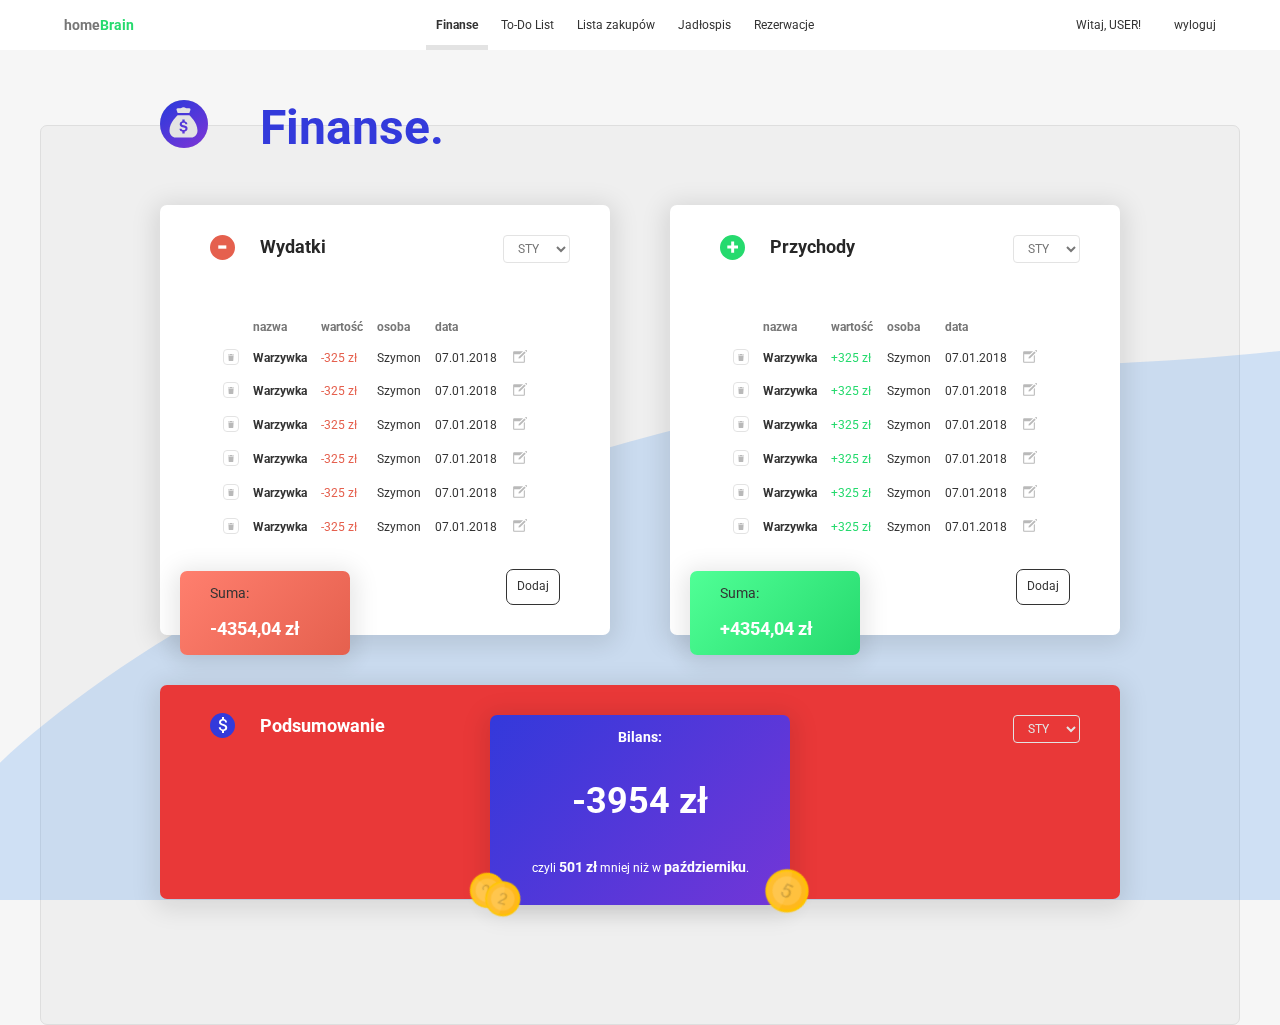
==== index.html @ ef2b6d27 "Started RWD" ====
<!doctype html>
<html>

<head>
  <meta charset="utf-8">
  <meta http-equiv="x-ua-compatible" content="ie=edge">
  <title>homeBrain</title>
  <meta name="description" content="Make home a better place.">
  <meta name="viewport" content="width=device-width, initial-scale=1, shrink-to-fit=no">

  <!-- STYLES -->
  <link rel="stylesheet" href="css/normalize.css">
  <link rel="stylesheet" href="css/main.css">
  <link rel="stylesheet" href="css/media.css">

  <!-- FAVICON -->
  <link rel="shortcut icon" href="img/favicon.png" />

  <!-- FONTS -->
  <link href="https://fonts.googleapis.com/css?family=Roboto" rel="stylesheet">

  <!-- ICONS -->
  <link rel="stylesheet" href="https://use.fontawesome.com/releases/v5.7.1/css/all.css" integrity="sha384-fnmOCqbTlWIlj8LyTjo7mOUStjsKC4pOpQbqyi7RrhN7udi9RwhKkMHpvLbHG9Sr" crossorigin="anonymous">
</head>

<body>

    <div class="top-bar">
        <div class="top-bar-wrapper">
            <a href="index.html"><span id="logo">home<span class="logo-color">Brain</span></span></a>

            <nav class="top-menu">
                <ul>
                    <li class="active bold"><a href="#">Finanse</a></li>
                    <li><a href="#">To-Do List</a></li>
                    <li><a href="#">Lista zakupów</a></li>
                    <li><a href="#">Jadłospis</a></li>
                    <li><a href="#">Rezerwacje</a></li>
                </ul>
            </nav>

            <div class="user-actions">
                Witaj, 
                <span id="user-name">USER</span>!
                <span class="fas fa-user" id="ico-user"></span>
                <span class="fas fa-cog" id="ico-settings"></span>
                <div id="btn-log-out">wyloguj</div>
            </div>
        </div>
    </div>
    
    <div class="content-background"></div>

    <div class="content">
        <div class="content-wrapper">
            <img src="img/icon-finances.svg" alt="finances icon" class="ico-content">
            <h2 id="title-main">Finanse.</h2>

            <div class="boxes">

                <section class="box" id="box-expenses">
                        <img src="img/icon-expenses.svg" class="ico" id="ico-expenses" alt="income icon">
                        <h4 class="title">Wydatki</h4>

                    <select class="select-months" id="select-months-expenses">
                        <option value="sty">STY</option>
                        <option value="lut">LUT</option>
                        <option value="mar">MAR</option>
                        <option value="kwi">KWI</option>
                        <option value="maj">MAJ</option>
                        <option value="cze">CZE</option>
                        <option value="lip">LIP</option>
                        <option value="sie">SIE</option>
                        <option value="wrz">WRZ</option>
                        <option value="paz">PAZ</option>
                        <option value="lis">LIS</option>
                        <option value="gru">GRU</option>
                    </select>
                
                    <div class="table">
                        <table id="table-expenses">
                            <tr class="table-header">
                                <th></th>
                                <th>nazwa</th>
                                <th>wartość</th>
                                <th>osoba</th> 
                                <th>data</th>
                            </tr>
                            <tr class="table-row">
                                <td><img class="btn btn-remove" src="img/icon-remove.svg" alt="Remove"></td>
                                <td class="table-item item-name">Warzywka</td>
                                <td class="table-item item-value">-325 zł</td>
                                <td class="table-item">Szymon</td>
                                <td class="table-item">07.01.2018</td>
                                <td><img class="btn btn-edit" src="img/icon-edit.svg" alt="Edit"></td>
                            </tr>

                            <tr class="table-row">
                                <td><img class="btn btn-remove" src="img/icon-remove.svg" alt="Remove"></td>
                                <td class="table-item item-name">Warzywka</td>
                                <td class="table-item item-value">-325 zł</td>
                                <td class="table-item">Szymon</td>
                                <td class="table-item">07.01.2018</td>
                                <td><img class="btn btn-edit" src="img/icon-edit.svg" alt="Edit"></td>
                            </tr>

                            <tr class="table-row">
                                <td><img class="btn btn-remove" src="img/icon-remove.svg" alt="Remove"></td>
                                <td class="table-item item-name">Warzywka</td>
                                <td class="table-item item-value">-325 zł</td>
                                <td class="table-item">Szymon</td>
                                <td class="table-item">07.01.2018</td>
                                <td><img class="btn btn-edit" src="img/icon-edit.svg" alt="Edit"></td>
                            </tr>

                            <tr class="table-row">
                                <td><img class="btn btn-remove" src="img/icon-remove.svg" alt="Remove"></td>
                                <td class="table-item item-name">Warzywka</td>
                                <td class="table-item item-value">-325 zł</td>
                                <td class="table-item">Szymon</td>
                                <td class="table-item">07.01.2018</td>
                                <td><img class="btn btn-edit" src="img/icon-edit.svg" alt="Edit"></td>
                            </tr>

                            <tr class="table-row">
                                <td><img class="btn btn-remove" src="img/icon-remove.svg" alt="Remove"></td>
                                <td class="table-item item-name">Warzywka</td>
                                <td class="table-item item-value">-325 zł</td>
                                <td class="table-item">Szymon</td>
                                <td class="table-item">07.01.2018</td>
                                <td><img class="btn btn-edit" src="img/icon-edit.svg" alt="Edit"></td>
                            </tr>

                            <tr class="table-row">
                                <td><img class="btn btn-remove" src="img/icon-remove.svg" alt="Remove"></td>
                                <td class="table-item item-name">Warzywka</td>
                                <td class="table-item item-value">-325 zł</td>
                                <td class="table-item">Szymon</td>
                                <td class="table-item">07.01.2018</td>
                                <td><img class="btn btn-edit" src="img/icon-edit.svg" alt="Edit"></td>
                            </tr>

                            <tr class="table-row">
                                <td><img class="btn btn-remove" src="img/icon-remove.svg" alt="Remove"></td>
                                <td class="table-item item-name">Warzywka</td>
                                <td class="table-item item-value">-325 zł</td>
                                <td class="table-item">Szymon</td>
                                <td class="table-item">07.01.2018</td>
                                <td><img class="btn btn-edit" src="img/icon-edit.svg" alt="Edit"></td>
                            </tr>
                        </table>
                    </div>

                    <div class="box-sum box-sum-expenses">
                        <p>Suma:</p>
                        <p class="sum-value" id="expenses-sum">-4354,04 zł</p>
                    </div>

                    <div class="btn btn-add">Dodaj</div>
                </section>

                <section class="box" id="box-income">
                    <img src="img/icon-income.svg" class="ico" id="ico-income" alt="income icon">
                    <h4 class="title">Przychody</h4>

                    <select class="select-months" id="select-months-income">
                        <option value="sty">STY</option>
                        <option value="lut">LUT</option>
                        <option value="mar">MAR</option>
                        <option value="kwi">KWI</option>
                        <option value="maj">MAJ</option>
                        <option value="cze">CZE</option>
                        <option value="lip">LIP</option>
                        <option value="sie">SIE</option>
                        <option value="wrz">WRZ</option>
                        <option value="paz">PAZ</option>
                        <option value="lis">LIS</option>
                        <option value="gru">GRU</option>
                    </select>
                
                    <table class="table" id="table-income">
                        <tr class="table-header">
                            <th></th>
                            <th>nazwa</th>
                            <th>wartość</th>
                            <th>osoba</th> 
                            <th>data</th>
                        </tr>
                        <tr class="table-row">
                            <td><img class="btn btn-remove" src="img/icon-remove.svg" alt="Remove"></td>
                            <td class="table-item item-name">Warzywka</td>
                            <td class="table-item item-value">+325 zł</td>
                            <td class="table-item">Szymon</td>
                            <td class="table-item">07.01.2018</td>
                            <td><img class="btn btn-edit" src="img/icon-edit.svg" alt="Edit"></td>
                        </tr>

                        <tr class="table-row">
                            <td><img class="btn btn-remove" src="img/icon-remove.svg" alt="Remove"></td>
                            <td class="table-item item-name">Warzywka</td>
                            <td class="table-item item-value">+325 zł</td>
                            <td class="table-item">Szymon</td>
                            <td class="table-item">07.01.2018</td>
                            <td><img class="btn btn-edit" src="img/icon-edit.svg" alt="Edit"></td>
                        </tr>

                        <tr class="table-row">
                            <td><img class="btn btn-remove" src="img/icon-remove.svg" alt="Remove"></td>
                            <td class="table-item item-name">Warzywka</td>
                            <td class="table-item item-value">+325 zł</td>
                            <td class="table-item">Szymon</td>
                            <td class="table-item">07.01.2018</td>
                            <td><img class="btn btn-edit" src="img/icon-edit.svg" alt="Edit"></td>
                        </tr>

                        <tr class="table-row">
                            <td><img class="btn btn-remove" src="img/icon-remove.svg" alt="Remove"></td>
                            <td class="table-item item-name">Warzywka</td>
                            <td class="table-item item-value">+325 zł</td>
                            <td class="table-item">Szymon</td>
                            <td class="table-item">07.01.2018</td>
                            <td><img class="btn btn-edit" src="img/icon-edit.svg" alt="Edit"></td>
                        </tr>

                        <tr class="table-row">
                            <td><img class="btn btn-remove" src="img/icon-remove.svg" alt="Remove"></td>
                            <td class="table-item item-name">Warzywka</td>
                            <td class="table-item item-value">+325 zł</td>
                            <td class="table-item">Szymon</td>
                            <td class="table-item">07.01.2018</td>
                            <td><img class="btn btn-edit" src="img/icon-edit.svg" alt="Edit"></td>
                        </tr>

                        <tr class="table-row">
                            <td><img class="btn btn-remove" src="img/icon-remove.svg" alt="Remove"></td>
                            <td class="table-item item-name">Warzywka</td>
                            <td class="table-item item-value">+325 zł</td>
                            <td class="table-item">Szymon</td>
                            <td class="table-item">07.01.2018</td>
                            <td><img class="btn btn-edit" src="img/icon-edit.svg" alt="Edit"></td>
                        </tr>

                        <tr class="table-row">
                            <td><img class="btn btn-remove" src="img/icon-remove.svg" alt="Remove"></td>
                            <td class="table-item item-name">Warzywka</td>
                            <td class="table-item item-value">+325 zł</td>
                            <td class="table-item">Szymon</td>
                            <td class="table-item">07.01.2018</td>
                            <td><img class="btn btn-edit" src="img/icon-edit.svg" alt="Edit"></td>
                        </tr>
                    </table>

                    <div class="box-sum box-sum-income">
                        <p>Suma:</p>
                        <p class="sum-value" id="income-sum">+4354,04 zł</p>
                    </div>

                    <div class="btn btn-add">Dodaj</div>
                </section>

            </div>

            <section class="box-horizontal" id="box-summary">
                <img src="img/icon-summary.svg" class="ico" id="ico-summary" alt="summary icon">
                <h4 class="title">Podsumowanie</h4>
                <select class="select-months" id="select-months-summary">
                    <option value="sty">STY</option>
                    <option value="lut">LUT</option>
                    <option value="mar">MAR</option>
                    <option value="kwi">KWI</option>
                    <option value="maj">MAJ</option>
                    <option value="cze">CZE</option>
                    <option value="lip">LIP</option>
                    <option value="sie">SIE</option>
                    <option value="wrz">WRZ</option>
                    <option value="paz">PAZ</option>
                    <option value="lis">LIS</option>
                    <option value="gru">GRU</option>
                </select>

                <div class="box-balance">
                    <p class="bold">Bilans:</p>
                    <p id="balance-value">-3954 zł</p>
                    <p id="balance-conclusion">czyli <span class="balance-less-value bold">501 zł</span> mniej niż w <span class="balance-month bold">październiku</span>.</p>
                    <img src="img/coins-left.svg" class="coins-left" alt="">
                    <img src="img/coins-right.svg" class="coins-right" alt="">
                </div>
            </section>
        </div>
    </div>

    <div class="bg-wave"></div>
</body>

</html>
---- css/main.css ----
* {
  box-sizing: border-box;
}

body {
  font-family: "Roboto", sans-serif;
  font-size: 12px;
  color: #333;
  background-color: #F6F6F6;
}

.bg-wave {
  width: 100%;
  height: 100%;
  background: url(../img/bg-wave.svg) no-repeat;
  background-size: cover;
  z-index: -1;
  position: fixed;
  top: 0;
  left: 0;
}

li {
  list-style: none;
  display: inline;
}

li.active {
  border-bottom: 5px solid #E3E3E3;
  height: 50px;
}

li a {
  text-decoration: none;
  color: #333;
}

.bold {
  font-weight: bold;
}

.btn, select {
  cursor: pointer;
  -webkit-touch-callout: none;
  -webkit-user-select: none;
  -khtml-user-select: none;
  -moz-user-select: none;
  -ms-user-select: none;
  user-select: none;
}

/* Top Bar */
.top-bar {
  width: 100%;
  height: 50px;
  background-color: white;
  -webkit-touch-callout: none;
  -webkit-user-select: none;
  -khtml-user-select: none;
  -moz-user-select: none;
  -ms-user-select: none;
  user-select: none;
}
.top-bar a {
  text-decoration: none;
}

.top-bar-wrapper {
  width: 90%;
  margin: 0 auto;
  display: flex;
  justify-content: space-between;
  height: 50px;
  line-height: 50px;
}

#logo {
  font-size: 14px;
  font-weight: bold;
  color: #777;
}

.logo-color {
  color: #26DA6E;
}

.top-menu ul {
  margin: 0;
}
.top-menu li {
  padding: 0 10px;
  line-height: 50px;
  display: inline-block;
}
.top-menu a:hover {
  color: #333ADB;
  transition: 0.2s all ease-in-out;
}

.user-actions div {
  display: inline;
  padding-left: 10px;
}
.user-actions span {
  padding-left: 10px;
}
.user-actions .fas {
  color: #777;
}
.user-actions #user-name {
  padding: 0;
}

/* Content */
.content {
  margin-top: 50px;
}

.content-background {
  max-width: 1200px;
  min-height: 900px;
  margin-top: 75px;
  border-radius: 7px;
  border: 1px solid #DEDEDE;
  background-color: #EFEFEF;
  position: absolute;
  left: 0;
  right: 0;
  margin-left: auto;
  margin-right: auto;
  z-index: -1;
  margin-bottom: 100px;
}

.content-wrapper {
  max-width: 960px;
  margin: 0 auto;
}

.ico-content {
  float: left;
  -webkit-touch-callout: none;
  -webkit-user-select: none;
  -khtml-user-select: none;
  -moz-user-select: none;
  -ms-user-select: none;
  user-select: none;
}

h2 {
  font-size: 48px;
  font-weight: bold;
  color: #333ADB;
  margin: 0 0 50px 100px;
}

.boxes {
  display: flex;
  justify-content: space-between;
  flex-wrap: wrap;
  align-items: center;
}
.boxes select {
  position: absolute;
  top: 30px;
  right: 40px;
  border-radius: 4px;
  background: none;
  padding: 5px 10px;
  border: 1px solid #E3E3E3;
  color: #777;
}

.box {
  background: white;
  width: 450px;
  height: 430px;
  padding: 30px 50px 50px 50px;
  border-radius: 7px;
  position: relative;
  -webkit-box-shadow: 0px 4px 25px 6px rgba(0, 0, 0, 0.1);
  box-shadow: 0px 4px 25px 6px rgba(0, 0, 0, 0.1);
}

.ico {
  display: inline-block;
  position: absolute;
  -webkit-touch-callout: none;
  -webkit-user-select: none;
  -khtml-user-select: none;
  -moz-user-select: none;
  -ms-user-select: none;
  user-select: none;
}

h4 {
  color: #272727;
  font-size: 18px;
  font-weight: bold;
  display: inline-block;
  margin: 2px 0 0 0;
  padding-left: 50px;
  margin-bottom: 50px;
}

th {
  color: #777;
  text-align: left;
}

table {
  border-collapse: separate;
  border-spacing: 1em 1em;
}

.table {
  max-height: 230px;
  overflow-y: scroll;
  display: block;
}

.table::-webkit-scrollbar {
  width: 3px;
}

.table::-webkit-scrollbar-track {
  background: #E3E3E3;
}

.table::-webkit-scrollbar-thumb {
  background: #777;
}

.table::-webkit-scrollbar-thumb:hover {
  background: #26DA6E;
}

.btn-add {
  position: absolute;
  bottom: 30px;
  right: 50px;
  border-radius: 7px;
  border: 1px solid #333;
  padding: 10px;
}

.btn-add:hover {
  background-color: #333ADB;
  color: white;
  border-color: #333ADB;
  transition: all 0.2s ease-in-out;
  transform: scale(1.15);
}

.btn-add:active {
  background-color: #26DA6E;
  border-color: #26DA6E;
}

.btn-edit:hover, .btn-remove:hover {
  transition: all 0.2s ease-in-out;
  transform: scale(1.2);
}

.item-name {
  font-weight: bold;
}

#table-expenses .item-value {
  color: #E5604E;
}

#table-income .item-value {
  color: #26DA6E;
}

.box-sum {
  width: 170px;
  height: 84px;
  position: absolute;
  bottom: -20px;
  left: 20px;
  border-radius: 7px;
  padding-left: 30px;
  font-size: 14px;
  -webkit-box-shadow: 0px 4px 25px 6px rgba(0, 0, 0, 0.1);
  box-shadow: 0px 4px 25px 6px rgba(0, 0, 0, 0.1);
}
.box-sum .sum-value {
  color: white;
  font-size: 18px;
  font-weight: bold;
}

.box-sum-expenses {
  background: #E5604E;
  background: -moz-linear-gradient(312deg, #e5604e 0%, #ff7f6e 100%);
  background: -webkit-linear-gradient(312deg, #e5604e 0%, #ff7f6e 100%);
  background: linear-gradient(312deg, #e5604e 0%, #ff7f6e 100%);
}

.box-sum-income {
  background: #26DA6E;
  background: -moz-linear-gradient(312deg, #26da6e 0%, #50ff96 100%);
  background: -webkit-linear-gradient(312deg, #26da6e 0%, #50ff96 100%);
  background: linear-gradient(312deg, #26da6e 0%, #50ff96 100%);
}

.box-horizontal {
  margin-top: 50px;
  height: 214px;
  width: 100%;
  background-color: #E93838;
  padding: 50px;
  border-radius: 7px;
  position: relative;
  -webkit-box-shadow: 0px 4px 25px 6px rgba(0, 0, 0, 0.1);
  box-shadow: 0px 4px 25px 6px rgba(0, 0, 0, 0.1);
}
.box-horizontal select {
  position: absolute;
  top: 30px;
  right: 40px;
  border-radius: 4px;
  background: none;
  padding: 5px 10px;
  border: 1px solid #E3E3E3;
  color: #E3E3E3;
  background: #E93838;
}
.box-horizontal .title {
  color: white;
  position: absolute;
  top: 29px;
}

.box-balance {
  width: 300px;
  height: 190px;
  position: absolute;
  top: 30px;
  left: 0;
  right: 0;
  margin-left: auto;
  margin-right: auto;
  text-align: center;
  border-radius: 7px;
  background-color: #333ADB;
  background: -moz-linear-gradient(312deg, #7336d7 0%, #3339db 100%);
  background: -webkit-linear-gradient(312deg, #7336d7 0%, #3339db 100%);
  background: linear-gradient(312deg, #7336d7 0%, #3339db 100%);
  color: white;
  -webkit-box-shadow: 0px 4px 25px 6px rgba(0, 0, 0, 0.1);
  box-shadow: 0px 4px 25px 6px rgba(0, 0, 0, 0.1);
}
.box-balance .bold {
  font-size: 14px;
}

#ico-summary {
  top: 28px;
}

#balance-value {
  font-size: 36px;
  font-weight: bold;
}

.coins-left {
  position: absolute;
  left: -30px;
  bottom: -20px;
  -webkit-touch-callout: none;
  -webkit-user-select: none;
  -khtml-user-select: none;
  -moz-user-select: none;
  -ms-user-select: none;
  user-select: none;
}

.coins-right {
  position: absolute;
  right: -30px;
  bottom: -20px;
  -webkit-touch-callout: none;
  -webkit-user-select: none;
  -khtml-user-select: none;
  -moz-user-select: none;
  -ms-user-select: none;
  user-select: none;
}

/* Scrollbar and Selection */
::-webkit-scrollbar {
  width: 5px;
}

::-webkit-scrollbar-track {
  background: #E3E3E3;
}

::-webkit-scrollbar-thumb {
  background: #777;
}

::-webkit-scrollbar-thumb:hover {
  background: #26DA6E;
}

::selection {
  color: white;
  background: #26DA6E;
}

::-moz-selection {
  color: white;
  background: #26DA6E;
}

/*# sourceMappingURL=main.css.map */
---- css/media.css ----
@media only screen and (min-width: 320px) and (max-width: 479px) {
  .box {
    width: 90%;
    padding: 0;
  }

  .boxes .ico {
    margin-top: 30px;
    margin-left: 20px;
  }
  .boxes h4 {
    margin-top: 35px;
    margin-left: 20px;
    margin-bottom: 30px;
  }

  .box-horizontal .ico {
    margin-top: 5px;
    margin-left: -32px;
  }
  .box-horizontal h4 {
    margin-top: 6px;
    margin-left: -32px;
    margin-bottom: 20px;
  }

  .box-balance {
    width: 80%;
  }

  .btn-add {
    right: 20px;
  }

  table {
    border-collapse: separate;
    border-spacing: 0.5em 1em;
  }
}
@media only screen and (max-width: 767px) {
  nav {
    display: none;
  }
}
@media only screen and (max-width: 904px) {
  h2 {
    text-align: center;
    margin-left: 0;
  }

  .ico-content {
    display: none;
  }

  .boxes {
    justify-content: center;
  }

  .box:nth-of-type(2) {
    margin-top: 80px;
    margin-bottom: 80px;
  }

  .box-horizontal {
    max-width: 90%;
    margin: 0 auto;
    height: 270px;
  }

  .box-balance {
    top: 100px;
  }

  .bg-wave, .content-background {
    display: none;
  }
}

/*# sourceMappingURL=media.css.map */
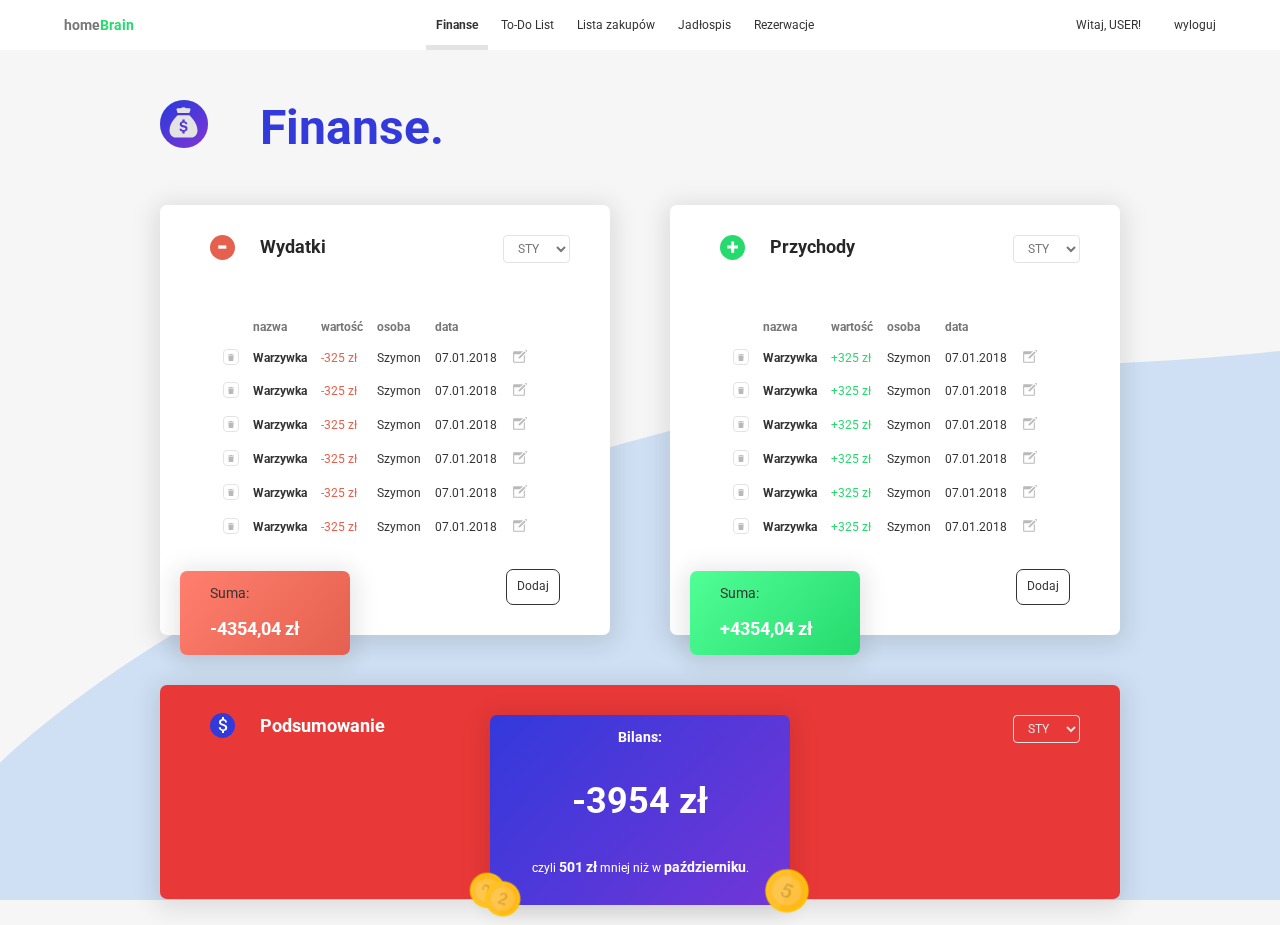
==== commit e0d441cb: "Added Modal Boxes" ====
--- a/index.html
+++ b/index.html
@@ -12,6 +12,7 @@
   <link rel="stylesheet" href="css/normalize.css">
   <link rel="stylesheet" href="css/main.css">
   <link rel="stylesheet" href="css/media.css">
+  <link rel="stylesheet" href="css/modal.css">
 
   <!-- FAVICON -->
   <link rel="shortcut icon" href="img/favicon.png" />
@@ -24,7 +25,31 @@
 </head>
 
 <body>
-
+    
+    <!-- Modal windows -->
+    <div class="modal" id="modal-expenses">
+        <span class="fas fa-times close" id="btn-expenses-close"></span>
+        <h3>Dodaj nowy wydatek</h3>
+        <span class="cancel"></span>
+        <p>Nazwa:</p><input maxlength="10" type="text" id="name">
+        <p>Wartość:</p><input maxlength="10" type="text" id="value">
+        <p>Osoba:</p><input maxlength="10" type="text" id="user">
+        <p>Data:</p><input maxlength="10" type="text" id="date">
+        <div id="btn-add-expenses-final" class="btn btn-add btn-add-final">Dodaj</div>
+    </div>
+
+    <div class="modal" id="modal-income">
+        <span class="fas fa-times close" id="btn-income-close"></span>
+        <h3>Dodaj nowy przychód</h3>
+        <span class="cancel"></span>
+        <p>Nazwa:</p><input maxlength="10" type="text" id="name">
+        <p>Wartość:</p><input maxlength="10" type="text" id="value">
+        <p>Osoba:</p><input maxlength="10" type="text" id="user">
+        <p>Data:</p><input maxlength="10" type="text" id="date">
+        <div id="btn-add-income-final" class="btn btn-add btn-add-final">Dodaj</div>
+    </div>
+
+    
     <div class="top-bar">
         <div class="top-bar-wrapper">
             <a href="index.html"><span id="logo">home<span class="logo-color">Brain</span></span></a>
@@ -48,8 +73,6 @@
             </div>
         </div>
     </div>
-    
-    <div class="content-background"></div>
 
     <div class="content">
         <div class="content-wrapper">
@@ -57,11 +80,9 @@
             <h2 id="title-main">Finanse.</h2>
 
             <div class="boxes">
-
                 <section class="box" id="box-expenses">
                         <img src="img/icon-expenses.svg" class="ico" id="ico-expenses" alt="income icon">
                         <h4 class="title">Wydatki</h4>
-
                     <select class="select-months" id="select-months-expenses">
                         <option value="sty">STY</option>
                         <option value="lut">LUT</option>
@@ -156,7 +177,7 @@
                         <p class="sum-value" id="expenses-sum">-4354,04 zł</p>
                     </div>
 
-                    <div class="btn btn-add">Dodaj</div>
+                    <div class="btn btn-add" id="btn-add-expenses">Dodaj</div>
                 </section>
 
                 <section class="box" id="box-income">
@@ -255,9 +276,8 @@
                         <p class="sum-value" id="income-sum">+4354,04 zł</p>
                     </div>
 
-                    <div class="btn btn-add">Dodaj</div>
+                    <div class="btn btn-add" id="btn-add-income">Dodaj</div>
                 </section>
-
             </div>
 
             <section class="box-horizontal" id="box-summary">
@@ -289,7 +309,12 @@
         </div>
     </div>
 
+
+
     <div class="bg-wave"></div>
+
+    <!-- Scripts -->
+    <script src="js/modal.js"></script>
 </body>
 
 </html>
--- a/css/main.css
+++ b/css/main.css
@@ -114,22 +114,6 @@
 /* Content */
 .content {
   margin-top: 50px;
-}
-
-.content-background {
-  max-width: 1200px;
-  min-height: 900px;
-  margin-top: 75px;
-  border-radius: 7px;
-  border: 1px solid #DEDEDE;
-  background-color: #EFEFEF;
-  position: absolute;
-  left: 0;
-  right: 0;
-  margin-left: auto;
-  margin-right: auto;
-  z-index: -1;
-  margin-bottom: 100px;
 }
 
 .content-wrapper {
--- a/css/modal.css
+++ b/css/modal.css
@@ -0,0 +1,65 @@
+.modal {
+  background-color: white;
+  max-width: 350px;
+  position: fixed;
+  margin-left: auto;
+  margin-right: auto;
+  left: 0;
+  right: 0;
+  margin-top: 200px;
+  padding: 20px;
+  text-align: center;
+  border-radius: 7px;
+  -webkit-box-shadow: 0px 4px 25px 6px rgba(0, 0, 0, 0.1);
+  box-shadow: 0px 4px 25px 6px rgba(0, 0, 0, 0.1);
+  z-index: 100;
+  border: 1px solid #E3E3E3;
+}
+.modal .btn-add-final {
+  position: static;
+  display: block;
+  margin-top: 50px;
+  width: 50px;
+  margin: 0 auto;
+  margin-top: 25px;
+}
+.modal h3 {
+  font-size: 16px;
+  color: #333;
+  margin-bottom: 30px;
+}
+
+#modal-expenses {
+  display: none;
+}
+
+#modal-income {
+  display: none;
+}
+
+.close {
+  position: absolute;
+  right: 20px;
+  top: 20px;
+  cursor: pointer;
+}
+
+.close:hover {
+  color: #E93838;
+  transition: 0.2s all ease-in-out;
+}
+
+.modal input {
+  background: #F6F6F6;
+  border: none;
+  padding: 7px;
+  border-radius: 7px;
+  border: 2px solid transparent;
+}
+
+.modal input:focus {
+  outline: none;
+  border: 2px solid #26DA6E;
+}
+
+/*# sourceMappingURL=modal.css.map */
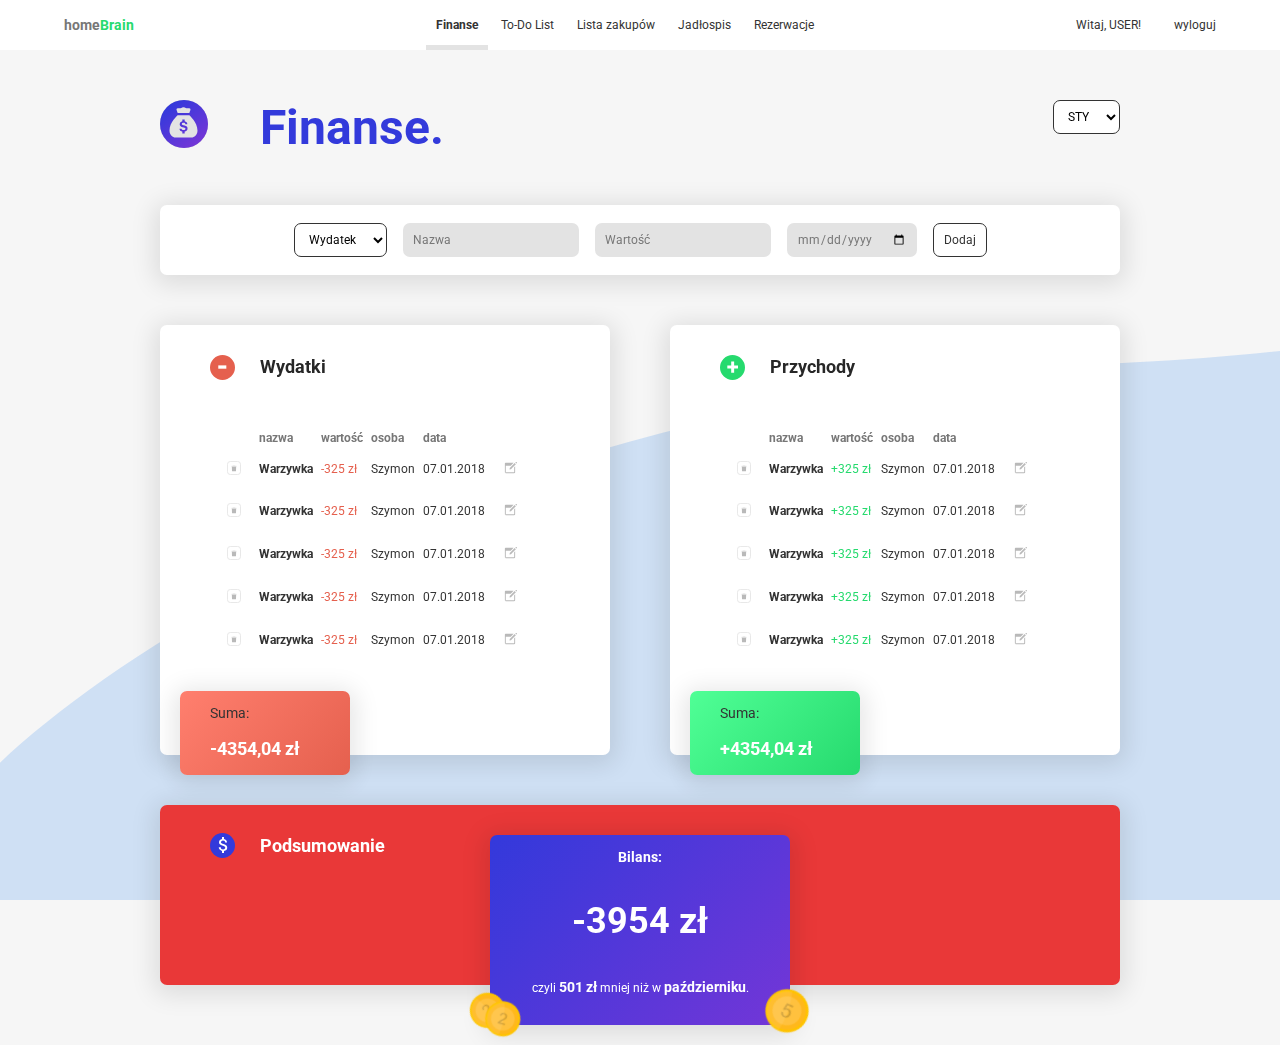
==== commit d91d1cb2: "Changed "Add item" conception" ====
--- a/index.html
+++ b/index.html
@@ -11,7 +11,9 @@
   <!-- STYLES -->
   <link rel="stylesheet" href="css/normalize.css">
   <link rel="stylesheet" href="css/main.css">
+  <link rel="stylesheet" href="css/finances.css">
   <link rel="stylesheet" href="css/media.css">
+  <link rel="stylesheet" href="css/media-finances.css">
   <link rel="stylesheet" href="css/modal.css">
 
   <!-- FAVICON -->
@@ -25,20 +27,33 @@
 </head>
 
 <body>
+
+    <i class="fa-2x fas fa-bars" id="ico-small-menu"></i>
+
+    <nav id="small-menu">
+        <span class="fas fa-times close" id="btn-small-menu-close"></span>
+        <ul>
+            <li class="small-menu-li"><a href="#">Finanse</a></li>
+            <li class="small-menu-li"><a href="#">To-Do List</a></li>
+            <li class="small-menu-li"><a href="#">Lista zakupów</a></li>
+            <li class="small-menu-li"><a href="#">Jadłospis</a></li>
+            <li class="small-menu-li"><a href="#">Rezerwacje</a></li>
+        </ul>
+    </nav>
     
     <!-- Modal windows -->
-    <div class="modal" id="modal-expenses">
+    <!-- <div class="modal" id="modal-expenses">
         <span class="fas fa-times close" id="btn-expenses-close"></span>
         <h3>Dodaj nowy wydatek</h3>
         <span class="cancel"></span>
         <p>Nazwa:</p><input maxlength="10" type="text" id="name">
         <p>Wartość:</p><input maxlength="10" type="text" id="value">
         <p>Osoba:</p><input maxlength="10" type="text" id="user">
-        <p>Data:</p><input maxlength="10" type="text" id="date">
+        <p>Data:</p><input maxlength="10" type="date" id="date">
         <div id="btn-add-expenses-final" class="btn btn-add btn-add-final">Dodaj</div>
-    </div>
-
-    <div class="modal" id="modal-income">
+    </div> -->
+
+    <!-- <div class="modal" id="modal-income">
         <span class="fas fa-times close" id="btn-income-close"></span>
         <h3>Dodaj nowy przychód</h3>
         <span class="cancel"></span>
@@ -47,7 +62,7 @@
         <p>Osoba:</p><input maxlength="10" type="text" id="user">
         <p>Data:</p><input maxlength="10" type="text" id="date">
         <div id="btn-add-income-final" class="btn btn-add btn-add-final">Dodaj</div>
-    </div>
+    </div> -->
 
     
     <div class="top-bar">
@@ -79,211 +94,7 @@
             <img src="img/icon-finances.svg" alt="finances icon" class="ico-content">
             <h2 id="title-main">Finanse.</h2>
 
-            <div class="boxes">
-                <section class="box" id="box-expenses">
-                        <img src="img/icon-expenses.svg" class="ico" id="ico-expenses" alt="income icon">
-                        <h4 class="title">Wydatki</h4>
-                    <select class="select-months" id="select-months-expenses">
-                        <option value="sty">STY</option>
-                        <option value="lut">LUT</option>
-                        <option value="mar">MAR</option>
-                        <option value="kwi">KWI</option>
-                        <option value="maj">MAJ</option>
-                        <option value="cze">CZE</option>
-                        <option value="lip">LIP</option>
-                        <option value="sie">SIE</option>
-                        <option value="wrz">WRZ</option>
-                        <option value="paz">PAZ</option>
-                        <option value="lis">LIS</option>
-                        <option value="gru">GRU</option>
-                    </select>
-                
-                    <div class="table">
-                        <table id="table-expenses">
-                            <tr class="table-header">
-                                <th></th>
-                                <th>nazwa</th>
-                                <th>wartość</th>
-                                <th>osoba</th> 
-                                <th>data</th>
-                            </tr>
-                            <tr class="table-row">
-                                <td><img class="btn btn-remove" src="img/icon-remove.svg" alt="Remove"></td>
-                                <td class="table-item item-name">Warzywka</td>
-                                <td class="table-item item-value">-325 zł</td>
-                                <td class="table-item">Szymon</td>
-                                <td class="table-item">07.01.2018</td>
-                                <td><img class="btn btn-edit" src="img/icon-edit.svg" alt="Edit"></td>
-                            </tr>
-
-                            <tr class="table-row">
-                                <td><img class="btn btn-remove" src="img/icon-remove.svg" alt="Remove"></td>
-                                <td class="table-item item-name">Warzywka</td>
-                                <td class="table-item item-value">-325 zł</td>
-                                <td class="table-item">Szymon</td>
-                                <td class="table-item">07.01.2018</td>
-                                <td><img class="btn btn-edit" src="img/icon-edit.svg" alt="Edit"></td>
-                            </tr>
-
-                            <tr class="table-row">
-                                <td><img class="btn btn-remove" src="img/icon-remove.svg" alt="Remove"></td>
-                                <td class="table-item item-name">Warzywka</td>
-                                <td class="table-item item-value">-325 zł</td>
-                                <td class="table-item">Szymon</td>
-                                <td class="table-item">07.01.2018</td>
-                                <td><img class="btn btn-edit" src="img/icon-edit.svg" alt="Edit"></td>
-                            </tr>
-
-                            <tr class="table-row">
-                                <td><img class="btn btn-remove" src="img/icon-remove.svg" alt="Remove"></td>
-                                <td class="table-item item-name">Warzywka</td>
-                                <td class="table-item item-value">-325 zł</td>
-                                <td class="table-item">Szymon</td>
-                                <td class="table-item">07.01.2018</td>
-                                <td><img class="btn btn-edit" src="img/icon-edit.svg" alt="Edit"></td>
-                            </tr>
-
-                            <tr class="table-row">
-                                <td><img class="btn btn-remove" src="img/icon-remove.svg" alt="Remove"></td>
-                                <td class="table-item item-name">Warzywka</td>
-                                <td class="table-item item-value">-325 zł</td>
-                                <td class="table-item">Szymon</td>
-                                <td class="table-item">07.01.2018</td>
-                                <td><img class="btn btn-edit" src="img/icon-edit.svg" alt="Edit"></td>
-                            </tr>
-
-                            <tr class="table-row">
-                                <td><img class="btn btn-remove" src="img/icon-remove.svg" alt="Remove"></td>
-                                <td class="table-item item-name">Warzywka</td>
-                                <td class="table-item item-value">-325 zł</td>
-                                <td class="table-item">Szymon</td>
-                                <td class="table-item">07.01.2018</td>
-                                <td><img class="btn btn-edit" src="img/icon-edit.svg" alt="Edit"></td>
-                            </tr>
-
-                            <tr class="table-row">
-                                <td><img class="btn btn-remove" src="img/icon-remove.svg" alt="Remove"></td>
-                                <td class="table-item item-name">Warzywka</td>
-                                <td class="table-item item-value">-325 zł</td>
-                                <td class="table-item">Szymon</td>
-                                <td class="table-item">07.01.2018</td>
-                                <td><img class="btn btn-edit" src="img/icon-edit.svg" alt="Edit"></td>
-                            </tr>
-                        </table>
-                    </div>
-
-                    <div class="box-sum box-sum-expenses">
-                        <p>Suma:</p>
-                        <p class="sum-value" id="expenses-sum">-4354,04 zł</p>
-                    </div>
-
-                    <div class="btn btn-add" id="btn-add-expenses">Dodaj</div>
-                </section>
-
-                <section class="box" id="box-income">
-                    <img src="img/icon-income.svg" class="ico" id="ico-income" alt="income icon">
-                    <h4 class="title">Przychody</h4>
-
-                    <select class="select-months" id="select-months-income">
-                        <option value="sty">STY</option>
-                        <option value="lut">LUT</option>
-                        <option value="mar">MAR</option>
-                        <option value="kwi">KWI</option>
-                        <option value="maj">MAJ</option>
-                        <option value="cze">CZE</option>
-                        <option value="lip">LIP</option>
-                        <option value="sie">SIE</option>
-                        <option value="wrz">WRZ</option>
-                        <option value="paz">PAZ</option>
-                        <option value="lis">LIS</option>
-                        <option value="gru">GRU</option>
-                    </select>
-                
-                    <table class="table" id="table-income">
-                        <tr class="table-header">
-                            <th></th>
-                            <th>nazwa</th>
-                            <th>wartość</th>
-                            <th>osoba</th> 
-                            <th>data</th>
-                        </tr>
-                        <tr class="table-row">
-                            <td><img class="btn btn-remove" src="img/icon-remove.svg" alt="Remove"></td>
-                            <td class="table-item item-name">Warzywka</td>
-                            <td class="table-item item-value">+325 zł</td>
-                            <td class="table-item">Szymon</td>
-                            <td class="table-item">07.01.2018</td>
-                            <td><img class="btn btn-edit" src="img/icon-edit.svg" alt="Edit"></td>
-                        </tr>
-
-                        <tr class="table-row">
-                            <td><img class="btn btn-remove" src="img/icon-remove.svg" alt="Remove"></td>
-                            <td class="table-item item-name">Warzywka</td>
-                            <td class="table-item item-value">+325 zł</td>
-                            <td class="table-item">Szymon</td>
-                            <td class="table-item">07.01.2018</td>
-                            <td><img class="btn btn-edit" src="img/icon-edit.svg" alt="Edit"></td>
-                        </tr>
-
-                        <tr class="table-row">
-                            <td><img class="btn btn-remove" src="img/icon-remove.svg" alt="Remove"></td>
-                            <td class="table-item item-name">Warzywka</td>
-                            <td class="table-item item-value">+325 zł</td>
-                            <td class="table-item">Szymon</td>
-                            <td class="table-item">07.01.2018</td>
-                            <td><img class="btn btn-edit" src="img/icon-edit.svg" alt="Edit"></td>
-                        </tr>
-
-                        <tr class="table-row">
-                            <td><img class="btn btn-remove" src="img/icon-remove.svg" alt="Remove"></td>
-                            <td class="table-item item-name">Warzywka</td>
-                            <td class="table-item item-value">+325 zł</td>
-                            <td class="table-item">Szymon</td>
-                            <td class="table-item">07.01.2018</td>
-                            <td><img class="btn btn-edit" src="img/icon-edit.svg" alt="Edit"></td>
-                        </tr>
-
-                        <tr class="table-row">
-                            <td><img class="btn btn-remove" src="img/icon-remove.svg" alt="Remove"></td>
-                            <td class="table-item item-name">Warzywka</td>
-                            <td class="table-item item-value">+325 zł</td>
-                            <td class="table-item">Szymon</td>
-                            <td class="table-item">07.01.2018</td>
-                            <td><img class="btn btn-edit" src="img/icon-edit.svg" alt="Edit"></td>
-                        </tr>
-
-                        <tr class="table-row">
-                            <td><img class="btn btn-remove" src="img/icon-remove.svg" alt="Remove"></td>
-                            <td class="table-item item-name">Warzywka</td>
-                            <td class="table-item item-value">+325 zł</td>
-                            <td class="table-item">Szymon</td>
-                            <td class="table-item">07.01.2018</td>
-                            <td><img class="btn btn-edit" src="img/icon-edit.svg" alt="Edit"></td>
-                        </tr>
-
-                        <tr class="table-row">
-                            <td><img class="btn btn-remove" src="img/icon-remove.svg" alt="Remove"></td>
-                            <td class="table-item item-name">Warzywka</td>
-                            <td class="table-item item-value">+325 zł</td>
-                            <td class="table-item">Szymon</td>
-                            <td class="table-item">07.01.2018</td>
-                            <td><img class="btn btn-edit" src="img/icon-edit.svg" alt="Edit"></td>
-                        </tr>
-                    </table>
-
-                    <div class="box-sum box-sum-income">
-                        <p>Suma:</p>
-                        <p class="sum-value" id="income-sum">+4354,04 zł</p>
-                    </div>
-
-                    <div class="btn btn-add" id="btn-add-income">Dodaj</div>
-                </section>
-            </div>
-
-            <section class="box-horizontal" id="box-summary">
-                <img src="img/icon-summary.svg" class="ico" id="ico-summary" alt="summary icon">
-                <h4 class="title">Podsumowanie</h4>
-                <select class="select-months" id="select-months-summary">
+            <select class="select-months">
                     <option value="sty">STY</option>
                     <option value="lut">LUT</option>
                     <option value="mar">MAR</option>
@@ -298,6 +109,191 @@
                     <option value="gru">GRU</option>
                 </select>
 
+            <section class="box-horizontal" id="box-settings">
+
+                <select class="select-type">
+                    <option value="expense">Wydatek</option>
+                    <option value="income">Przychód</option>
+                </select>
+                <input maxlength="10" type="text" id="name" value="Nazwa">
+                <input maxlength="10" type="text" id="value" value="Wartość">
+                <input maxlength="10" type="date" id="date">
+                <div class="btn btn-add">Dodaj</div>
+            </section>
+
+            <div class="boxes">
+                <section class="box" id="box-expenses">
+                    <img src="img/icon-expenses.svg" class="ico" id="ico-expenses" alt="income icon">
+                    <h4 class="title">Wydatki</h4>
+                
+                    <div class="table">
+                        <table id="table-expenses">
+                            <tr class="table-header">
+                                <th></th>
+                                <th>nazwa</th>
+                                <th>wartość</th>
+                                <th>osoba</th> 
+                                <th>data</th>
+                            </tr>
+                            <tr class="table-row">
+                                <td><img class="btn btn-remove" src="img/icon-remove.svg" alt="Remove"></td>
+                                <td class="table-item item-name">Warzywka</td>
+                                <td class="table-item item-value">-325 zł</td>
+                                <td class="table-item">Szymon</td>
+                                <td class="table-item">07.01.2018</td>
+                                <td><img class="btn btn-edit" src="img/icon-edit.svg" alt="Edit"></td>
+                            </tr>
+
+                            <tr class="table-row">
+                                <td><img class="btn btn-remove" src="img/icon-remove.svg" alt="Remove"></td>
+                                <td class="table-item item-name">Warzywka</td>
+                                <td class="table-item item-value">-325 zł</td>
+                                <td class="table-item">Szymon</td>
+                                <td class="table-item">07.01.2018</td>
+                                <td><img class="btn btn-edit" src="img/icon-edit.svg" alt="Edit"></td>
+                            </tr>
+
+                            <tr class="table-row">
+                                <td><img class="btn btn-remove" src="img/icon-remove.svg" alt="Remove"></td>
+                                <td class="table-item item-name">Warzywka</td>
+                                <td class="table-item item-value">-325 zł</td>
+                                <td class="table-item">Szymon</td>
+                                <td class="table-item">07.01.2018</td>
+                                <td><img class="btn btn-edit" src="img/icon-edit.svg" alt="Edit"></td>
+                            </tr>
+
+                            <tr class="table-row">
+                                <td><img class="btn btn-remove" src="img/icon-remove.svg" alt="Remove"></td>
+                                <td class="table-item item-name">Warzywka</td>
+                                <td class="table-item item-value">-325 zł</td>
+                                <td class="table-item">Szymon</td>
+                                <td class="table-item">07.01.2018</td>
+                                <td><img class="btn btn-edit" src="img/icon-edit.svg" alt="Edit"></td>
+                            </tr>
+
+                            <tr class="table-row">
+                                <td><img class="btn btn-remove" src="img/icon-remove.svg" alt="Remove"></td>
+                                <td class="table-item item-name">Warzywka</td>
+                                <td class="table-item item-value">-325 zł</td>
+                                <td class="table-item">Szymon</td>
+                                <td class="table-item">07.01.2018</td>
+                                <td><img class="btn btn-edit" src="img/icon-edit.svg" alt="Edit"></td>
+                            </tr>
+
+                            <tr class="table-row">
+                                <td><img class="btn btn-remove" src="img/icon-remove.svg" alt="Remove"></td>
+                                <td class="table-item item-name">Warzywka</td>
+                                <td class="table-item item-value">-325 zł</td>
+                                <td class="table-item">Szymon</td>
+                                <td class="table-item">07.01.2018</td>
+                                <td><img class="btn btn-edit" src="img/icon-edit.svg" alt="Edit"></td>
+                            </tr>
+
+                            <tr class="table-row">
+                                <td><img class="btn btn-remove" src="img/icon-remove.svg" alt="Remove"></td>
+                                <td class="table-item item-name">Warzywka</td>
+                                <td class="table-item item-value">-325 zł</td>
+                                <td class="table-item">Szymon</td>
+                                <td class="table-item">07.01.2018</td>
+                                <td><img class="btn btn-edit" src="img/icon-edit.svg" alt="Edit"></td>
+                            </tr>
+                        </table>
+                    </div>
+
+                    <div class="box-sum box-sum-expenses">
+                        <p>Suma:</p>
+                        <p class="sum-value" id="expenses-sum">-4354,04 zł</p>
+                    </div>
+                </section>
+
+                <section class="box" id="box-income">
+                    <img src="img/icon-income.svg" class="ico" id="ico-income" alt="income icon">
+                    <h4 class="title">Przychody</h4>
+                
+                    <table class="table" id="table-income">
+                        <tr class="table-header">
+                            <th></th>
+                            <th>nazwa</th>
+                            <th>wartość</th>
+                            <th>osoba</th> 
+                            <th>data</th>
+                        </tr>
+                        <tr class="table-row">
+                            <td><img class="btn btn-remove" src="img/icon-remove.svg" alt="Remove"></td>
+                            <td class="table-item item-name">Warzywka</td>
+                            <td class="table-item item-value">+325 zł</td>
+                            <td class="table-item">Szymon</td>
+                            <td class="table-item">07.01.2018</td>
+                            <td><img class="btn btn-edit" src="img/icon-edit.svg" alt="Edit"></td>
+                        </tr>
+
+                        <tr class="table-row">
+                            <td><img class="btn btn-remove" src="img/icon-remove.svg" alt="Remove"></td>
+                            <td class="table-item item-name">Warzywka</td>
+                            <td class="table-item item-value">+325 zł</td>
+                            <td class="table-item">Szymon</td>
+                            <td class="table-item">07.01.2018</td>
+                            <td><img class="btn btn-edit" src="img/icon-edit.svg" alt="Edit"></td>
+                        </tr>
+
+                        <tr class="table-row">
+                            <td><img class="btn btn-remove" src="img/icon-remove.svg" alt="Remove"></td>
+                            <td class="table-item item-name">Warzywka</td>
+                            <td class="table-item item-value">+325 zł</td>
+                            <td class="table-item">Szymon</td>
+                            <td class="table-item">07.01.2018</td>
+                            <td><img class="btn btn-edit" src="img/icon-edit.svg" alt="Edit"></td>
+                        </tr>
+
+                        <tr class="table-row">
+                            <td><img class="btn btn-remove" src="img/icon-remove.svg" alt="Remove"></td>
+                            <td class="table-item item-name">Warzywka</td>
+                            <td class="table-item item-value">+325 zł</td>
+                            <td class="table-item">Szymon</td>
+                            <td class="table-item">07.01.2018</td>
+                            <td><img class="btn btn-edit" src="img/icon-edit.svg" alt="Edit"></td>
+                        </tr>
+
+                        <tr class="table-row">
+                            <td><img class="btn btn-remove" src="img/icon-remove.svg" alt="Remove"></td>
+                            <td class="table-item item-name">Warzywka</td>
+                            <td class="table-item item-value">+325 zł</td>
+                            <td class="table-item">Szymon</td>
+                            <td class="table-item">07.01.2018</td>
+                            <td><img class="btn btn-edit" src="img/icon-edit.svg" alt="Edit"></td>
+                        </tr>
+
+                        <tr class="table-row">
+                            <td><img class="btn btn-remove" src="img/icon-remove.svg" alt="Remove"></td>
+                            <td class="table-item item-name">Warzywka</td>
+                            <td class="table-item item-value">+325 zł</td>
+                            <td class="table-item">Szymon</td>
+                            <td class="table-item">07.01.2018</td>
+                            <td><img class="btn btn-edit" src="img/icon-edit.svg" alt="Edit"></td>
+                        </tr>
+
+                        <tr class="table-row">
+                            <td><img class="btn btn-remove" src="img/icon-remove.svg" alt="Remove"></td>
+                            <td class="table-item item-name">Warzywka</td>
+                            <td class="table-item item-value">+325 zł</td>
+                            <td class="table-item">Szymon</td>
+                            <td class="table-item">07.01.2018</td>
+                            <td><img class="btn btn-edit" src="img/icon-edit.svg" alt="Edit"></td>
+                        </tr>
+                    </table>
+
+                    <div class="box-sum box-sum-income">
+                        <p>Suma:</p>
+                        <p class="sum-value" id="income-sum">+4354,04 zł</p>
+                    </div>
+
+                </section>
+            </div>
+
+            <section class="box-horizontal" id="box-summary">
+                <img src="img/icon-summary.svg" class="ico" id="ico-summary" alt="summary icon">
+                <h4 class="title">Podsumowanie</h4>
+
                 <div class="box-balance">
                     <p class="bold">Bilans:</p>
                     <p id="balance-value">-3954 zł</p>
@@ -309,12 +305,10 @@
         </div>
     </div>
 
-
-
     <div class="bg-wave"></div>
 
     <!-- Scripts -->
-    <script src="js/modal.js"></script>
+    <script src="js/app.js"></script>
 </body>
 
 </html>
--- a/css/main.css
+++ b/css/main.css
@@ -47,6 +47,41 @@
   -moz-user-select: none;
   -ms-user-select: none;
   user-select: none;
+}
+
+select {
+  border-radius: 7px;
+  border: 1px solid #333;
+  background-color: white;
+  line-height: 34px;
+  padding: 0 10px;
+  height: 34px;
+}
+
+.select-months {
+  position: absolute;
+  right: 0;
+  top: 0;
+}
+
+.btn {
+  padding: 10px;
+  height: 34px;
+}
+
+input {
+  background-color: #E3E3E3;
+  color: #777;
+  height: 30px;
+  border: none;
+  border-radius: 7px;
+  line-height: 34px;
+  padding: 0 10px;
+  height: 34px;
+}
+
+input, select:focus {
+  outline: none;
 }
 
 /* Top Bar */
@@ -111,6 +146,66 @@
   padding: 0;
 }
 
+#ico-small-menu {
+  position: fixed;
+  right: 30px;
+  top: 60px;
+  color: #333;
+  display: none;
+  padding: 15px;
+  border-radius: 30px;
+  background-color: white;
+  z-index: 200;
+  cursor: pointer;
+}
+
+#ico-small-menu:hover {
+  color: #26DA6E;
+  transition: 0.2s all ease-in-out;
+}
+
+#small-menu {
+  z-index: 300;
+  position: fixed;
+  width: 100%;
+  height: 100%;
+  background-color: #333;
+  text-align: center;
+  font-size: 2em;
+  display: none;
+}
+#small-menu ul {
+  margin-top: 10%;
+}
+#small-menu li {
+  display: block;
+  margin: 30px 0;
+}
+#small-menu a {
+  color: white;
+}
+
+.close {
+  position: absolute;
+  right: 20px;
+  top: 20px;
+  cursor: pointer;
+}
+
+.close:hover {
+  color: #E93838;
+  transition: 0.2s all ease-in-out;
+}
+
+#btn-small-menu-close {
+  color: white;
+}
+
+#btn-small-menu-close:hover {
+  color: #E93838;
+  transition: 0.2s all ease-in-out;
+}
+
 /* Content */
 .content {
   margin-top: 50px;
@@ -119,6 +214,7 @@
 .content-wrapper {
   max-width: 960px;
   margin: 0 auto;
+  position: relative;
 }
 
 .ico-content {
@@ -138,242 +234,6 @@
   margin: 0 0 50px 100px;
 }
 
-.boxes {
-  display: flex;
-  justify-content: space-between;
-  flex-wrap: wrap;
-  align-items: center;
-}
-.boxes select {
-  position: absolute;
-  top: 30px;
-  right: 40px;
-  border-radius: 4px;
-  background: none;
-  padding: 5px 10px;
-  border: 1px solid #E3E3E3;
-  color: #777;
-}
-
-.box {
-  background: white;
-  width: 450px;
-  height: 430px;
-  padding: 30px 50px 50px 50px;
-  border-radius: 7px;
-  position: relative;
-  -webkit-box-shadow: 0px 4px 25px 6px rgba(0, 0, 0, 0.1);
-  box-shadow: 0px 4px 25px 6px rgba(0, 0, 0, 0.1);
-}
-
-.ico {
-  display: inline-block;
-  position: absolute;
-  -webkit-touch-callout: none;
-  -webkit-user-select: none;
-  -khtml-user-select: none;
-  -moz-user-select: none;
-  -ms-user-select: none;
-  user-select: none;
-}
-
-h4 {
-  color: #272727;
-  font-size: 18px;
-  font-weight: bold;
-  display: inline-block;
-  margin: 2px 0 0 0;
-  padding-left: 50px;
-  margin-bottom: 50px;
-}
-
-th {
-  color: #777;
-  text-align: left;
-}
-
-table {
-  border-collapse: separate;
-  border-spacing: 1em 1em;
-}
-
-.table {
-  max-height: 230px;
-  overflow-y: scroll;
-  display: block;
-}
-
-.table::-webkit-scrollbar {
-  width: 3px;
-}
-
-.table::-webkit-scrollbar-track {
-  background: #E3E3E3;
-}
-
-.table::-webkit-scrollbar-thumb {
-  background: #777;
-}
-
-.table::-webkit-scrollbar-thumb:hover {
-  background: #26DA6E;
-}
-
-.btn-add {
-  position: absolute;
-  bottom: 30px;
-  right: 50px;
-  border-radius: 7px;
-  border: 1px solid #333;
-  padding: 10px;
-}
-
-.btn-add:hover {
-  background-color: #333ADB;
-  color: white;
-  border-color: #333ADB;
-  transition: all 0.2s ease-in-out;
-  transform: scale(1.15);
-}
-
-.btn-add:active {
-  background-color: #26DA6E;
-  border-color: #26DA6E;
-}
-
-.btn-edit:hover, .btn-remove:hover {
-  transition: all 0.2s ease-in-out;
-  transform: scale(1.2);
-}
-
-.item-name {
-  font-weight: bold;
-}
-
-#table-expenses .item-value {
-  color: #E5604E;
-}
-
-#table-income .item-value {
-  color: #26DA6E;
-}
-
-.box-sum {
-  width: 170px;
-  height: 84px;
-  position: absolute;
-  bottom: -20px;
-  left: 20px;
-  border-radius: 7px;
-  padding-left: 30px;
-  font-size: 14px;
-  -webkit-box-shadow: 0px 4px 25px 6px rgba(0, 0, 0, 0.1);
-  box-shadow: 0px 4px 25px 6px rgba(0, 0, 0, 0.1);
-}
-.box-sum .sum-value {
-  color: white;
-  font-size: 18px;
-  font-weight: bold;
-}
-
-.box-sum-expenses {
-  background: #E5604E;
-  background: -moz-linear-gradient(312deg, #e5604e 0%, #ff7f6e 100%);
-  background: -webkit-linear-gradient(312deg, #e5604e 0%, #ff7f6e 100%);
-  background: linear-gradient(312deg, #e5604e 0%, #ff7f6e 100%);
-}
-
-.box-sum-income {
-  background: #26DA6E;
-  background: -moz-linear-gradient(312deg, #26da6e 0%, #50ff96 100%);
-  background: -webkit-linear-gradient(312deg, #26da6e 0%, #50ff96 100%);
-  background: linear-gradient(312deg, #26da6e 0%, #50ff96 100%);
-}
-
-.box-horizontal {
-  margin-top: 50px;
-  height: 214px;
-  width: 100%;
-  background-color: #E93838;
-  padding: 50px;
-  border-radius: 7px;
-  position: relative;
-  -webkit-box-shadow: 0px 4px 25px 6px rgba(0, 0, 0, 0.1);
-  box-shadow: 0px 4px 25px 6px rgba(0, 0, 0, 0.1);
-}
-.box-horizontal select {
-  position: absolute;
-  top: 30px;
-  right: 40px;
-  border-radius: 4px;
-  background: none;
-  padding: 5px 10px;
-  border: 1px solid #E3E3E3;
-  color: #E3E3E3;
-  background: #E93838;
-}
-.box-horizontal .title {
-  color: white;
-  position: absolute;
-  top: 29px;
-}
-
-.box-balance {
-  width: 300px;
-  height: 190px;
-  position: absolute;
-  top: 30px;
-  left: 0;
-  right: 0;
-  margin-left: auto;
-  margin-right: auto;
-  text-align: center;
-  border-radius: 7px;
-  background-color: #333ADB;
-  background: -moz-linear-gradient(312deg, #7336d7 0%, #3339db 100%);
-  background: -webkit-linear-gradient(312deg, #7336d7 0%, #3339db 100%);
-  background: linear-gradient(312deg, #7336d7 0%, #3339db 100%);
-  color: white;
-  -webkit-box-shadow: 0px 4px 25px 6px rgba(0, 0, 0, 0.1);
-  box-shadow: 0px 4px 25px 6px rgba(0, 0, 0, 0.1);
-}
-.box-balance .bold {
-  font-size: 14px;
-}
-
-#ico-summary {
-  top: 28px;
-}
-
-#balance-value {
-  font-size: 36px;
-  font-weight: bold;
-}
-
-.coins-left {
-  position: absolute;
-  left: -30px;
-  bottom: -20px;
-  -webkit-touch-callout: none;
-  -webkit-user-select: none;
-  -khtml-user-select: none;
-  -moz-user-select: none;
-  -ms-user-select: none;
-  user-select: none;
-}
-
-.coins-right {
-  position: absolute;
-  right: -30px;
-  bottom: -20px;
-  -webkit-touch-callout: none;
-  -webkit-user-select: none;
-  -khtml-user-select: none;
-  -moz-user-select: none;
-  -ms-user-select: none;
-  user-select: none;
-}
-
 /* Scrollbar and Selection */
 ::-webkit-scrollbar {
   width: 5px;
--- a/css/finances.css
+++ b/css/finances.css
@@ -0,0 +1,229 @@
+#box-settings {
+  display: flex;
+  justify-content: center;
+  flex-wrap: wrap;
+  height: auto;
+  background-color: white;
+  margin-bottom: 50px;
+  position: relative;
+  padding: 10px;
+}
+#box-settings input, #box-settings select, #box-settings .btn {
+  margin: 8px 8px;
+}
+
+.btn-add {
+  border-radius: 7px;
+  border: 1px solid #333;
+}
+
+.btn-add:hover {
+  background-color: #333ADB;
+  color: white;
+  border-color: #333ADB;
+  transition: all 0.2s ease-in-out;
+  transform: scale(1.15);
+}
+
+.btn-add:active {
+  background-color: #26DA6E;
+  border-color: #26DA6E;
+}
+
+.boxes {
+  display: flex;
+  justify-content: space-between;
+  flex-wrap: wrap;
+  align-items: center;
+}
+
+.box {
+  background: white;
+  width: 450px;
+  height: 430px;
+  padding: 30px 50px 50px 50px;
+  border-radius: 7px;
+  position: relative;
+  -webkit-box-shadow: 0px 4px 25px 6px rgba(0, 0, 0, 0.1);
+  box-shadow: 0px 4px 25px 6px rgba(0, 0, 0, 0.1);
+}
+
+.ico {
+  display: inline-block;
+  position: absolute;
+  -webkit-touch-callout: none;
+  -webkit-user-select: none;
+  -khtml-user-select: none;
+  -moz-user-select: none;
+  -ms-user-select: none;
+  user-select: none;
+}
+
+h4 {
+  color: #272727;
+  font-size: 18px;
+  font-weight: bold;
+  display: inline-block;
+  margin: 2px 0 0 0;
+  padding-left: 50px;
+  margin-bottom: 50px;
+}
+
+th {
+  color: #777;
+  text-align: left;
+}
+
+table {
+  border-collapse: separate;
+  border-spacing: 0.5em 0.3em;
+}
+
+.table {
+  max-height: 230px;
+  overflow-y: scroll;
+  display: block;
+}
+
+.table::-webkit-scrollbar {
+  width: 3px;
+}
+
+.table::-webkit-scrollbar-track {
+  background: #E3E3E3;
+}
+
+.table::-webkit-scrollbar-thumb {
+  background: #777;
+}
+
+.table::-webkit-scrollbar-thumb:hover {
+  background: #26DA6E;
+}
+
+.btn-edit:hover, .btn-remove:hover {
+  transition: all 0.2s ease-in-out;
+  transform: scale(1.2);
+}
+
+.item-name {
+  font-weight: bold;
+}
+
+#table-expenses .item-value {
+  color: #E5604E;
+}
+
+#table-income .item-value {
+  color: #26DA6E;
+}
+
+.box-sum {
+  width: 170px;
+  height: 84px;
+  position: absolute;
+  bottom: -20px;
+  left: 20px;
+  border-radius: 7px;
+  padding-left: 30px;
+  font-size: 14px;
+  -webkit-box-shadow: 0px 4px 25px 6px rgba(0, 0, 0, 0.1);
+  box-shadow: 0px 4px 25px 6px rgba(0, 0, 0, 0.1);
+}
+.box-sum .sum-value {
+  color: white;
+  font-size: 18px;
+  font-weight: bold;
+}
+
+.box-sum-expenses {
+  background: #E5604E;
+  background: -moz-linear-gradient(312deg, #e5604e 0%, #ff7f6e 100%);
+  background: -webkit-linear-gradient(312deg, #e5604e 0%, #ff7f6e 100%);
+  background: linear-gradient(312deg, #e5604e 0%, #ff7f6e 100%);
+}
+
+.box-sum-income {
+  background: #26DA6E;
+  background: -moz-linear-gradient(312deg, #26da6e 0%, #50ff96 100%);
+  background: -webkit-linear-gradient(312deg, #26da6e 0%, #50ff96 100%);
+  background: linear-gradient(312deg, #26da6e 0%, #50ff96 100%);
+}
+
+.box-horizontal {
+  margin-top: 50px;
+  width: 100%;
+  border-radius: 7px;
+  position: relative;
+  -webkit-box-shadow: 0px 4px 25px 6px rgba(0, 0, 0, 0.1);
+  box-shadow: 0px 4px 25px 6px rgba(0, 0, 0, 0.1);
+}
+.box-horizontal .title {
+  color: white;
+  position: absolute;
+  top: 29px;
+}
+
+#box-summary {
+  height: 180px;
+  background-color: #E93838;
+  padding: 50px;
+}
+
+.box-balance {
+  width: 300px;
+  height: 190px;
+  position: absolute;
+  top: 30px;
+  left: 0;
+  right: 0;
+  margin-left: auto;
+  margin-right: auto;
+  text-align: center;
+  border-radius: 7px;
+  background-color: #333ADB;
+  background: -moz-linear-gradient(312deg, #7336d7 0%, #3339db 100%);
+  background: -webkit-linear-gradient(312deg, #7336d7 0%, #3339db 100%);
+  background: linear-gradient(312deg, #7336d7 0%, #3339db 100%);
+  color: white;
+  -webkit-box-shadow: 0px 4px 25px 6px rgba(0, 0, 0, 0.1);
+  box-shadow: 0px 4px 25px 6px rgba(0, 0, 0, 0.1);
+}
+.box-balance .bold {
+  font-size: 14px;
+}
+
+#ico-summary {
+  top: 28px;
+}
+
+#balance-value {
+  font-size: 36px;
+  font-weight: bold;
+}
+
+.coins-left {
+  position: absolute;
+  left: -30px;
+  bottom: -20px;
+  -webkit-touch-callout: none;
+  -webkit-user-select: none;
+  -khtml-user-select: none;
+  -moz-user-select: none;
+  -ms-user-select: none;
+  user-select: none;
+}
+
+.coins-right {
+  position: absolute;
+  right: -30px;
+  bottom: -20px;
+  -webkit-touch-callout: none;
+  -webkit-user-select: none;
+  -khtml-user-select: none;
+  -moz-user-select: none;
+  -ms-user-select: none;
+  user-select: none;
+}
+
+/*# sourceMappingURL=finances.css.map */
--- a/css/media.css
+++ b/css/media.css
@@ -1,77 +1,36 @@
 @media only screen and (min-width: 320px) and (max-width: 479px) {
-  .box {
-    width: 90%;
-    padding: 0;
-  }
-
-  .boxes .ico {
-    margin-top: 30px;
-    margin-left: 20px;
-  }
-  .boxes h4 {
-    margin-top: 35px;
-    margin-left: 20px;
-    margin-bottom: 30px;
-  }
-
-  .box-horizontal .ico {
-    margin-top: 5px;
-    margin-left: -32px;
-  }
-  .box-horizontal h4 {
-    margin-top: 6px;
-    margin-left: -32px;
-    margin-bottom: 20px;
-  }
-
-  .box-balance {
-    width: 80%;
-  }
-
-  .btn-add {
-    right: 20px;
-  }
-
   table {
     border-collapse: separate;
-    border-spacing: 0.5em 1em;
+    border-spacing: 0.1em 0.1em;
   }
 }
 @media only screen and (max-width: 767px) {
   nav {
     display: none;
   }
+
+  #ico-small-menu {
+    display: block;
+  }
+
+  table {
+    border-spacing: 0.5em 0.5em;
+  }
 }
 @media only screen and (max-width: 904px) {
   h2 {
-    text-align: center;
-    margin-left: 0;
+    padding-left: 30px;
+  }
+
+  .select-months {
+    right: 40px;
   }
 
   .ico-content {
-    display: none;
+    margin-left: 40px;
   }
 
-  .boxes {
-    justify-content: center;
-  }
-
-  .box:nth-of-type(2) {
-    margin-top: 80px;
-    margin-bottom: 80px;
-  }
-
-  .box-horizontal {
-    max-width: 90%;
-    margin: 0 auto;
-    height: 270px;
-  }
-
-  .box-balance {
-    top: 100px;
-  }
-
-  .bg-wave, .content-background {
+  .bg-wave {
     display: none;
   }
 }
--- a/css/media-finances.css
+++ b/css/media-finances.css
@@ -0,0 +1,56 @@
+@media only screen and (min-width: 320px) and (max-width: 479px) {
+  .box {
+    width: 90%;
+    padding: 0;
+  }
+
+  .boxes .ico {
+    margin-top: 30px;
+    margin-left: 20px;
+  }
+  .boxes h4 {
+    margin-top: 35px;
+    margin-left: 20px;
+    margin-bottom: 30px;
+  }
+
+  .box-horizontal .ico {
+    margin-top: 5px;
+    margin-left: -32px;
+  }
+  .box-horizontal h4 {
+    margin-top: 6px;
+    margin-left: -32px;
+    margin-bottom: 20px;
+  }
+
+  .box-balance {
+    width: 80%;
+  }
+
+  .btn-add {
+    right: 20px;
+  }
+}
+@media only screen and (max-width: 904px) {
+  .boxes {
+    justify-content: center;
+  }
+
+  .box:nth-of-type(2) {
+    margin-top: 80px;
+    margin-bottom: 80px;
+  }
+
+  .box-horizontal {
+    max-width: 90%;
+    margin: 0 auto;
+    height: 270px;
+  }
+
+  .box-balance {
+    top: 100px;
+  }
+}
+
+/*# sourceMappingURL=media-finances.css.map */
--- a/css/modal.css
+++ b/css/modal.css
@@ -6,7 +6,7 @@
   margin-right: auto;
   left: 0;
   right: 0;
-  margin-top: 200px;
+  top: 20%;
   padding: 20px;
   text-align: center;
   border-radius: 7px;
@@ -37,18 +37,6 @@
   display: none;
 }
 
-.close {
-  position: absolute;
-  right: 20px;
-  top: 20px;
-  cursor: pointer;
-}
-
-.close:hover {
-  color: #E93838;
-  transition: 0.2s all ease-in-out;
-}
-
 .modal input {
   background: #F6F6F6;
   border: none;
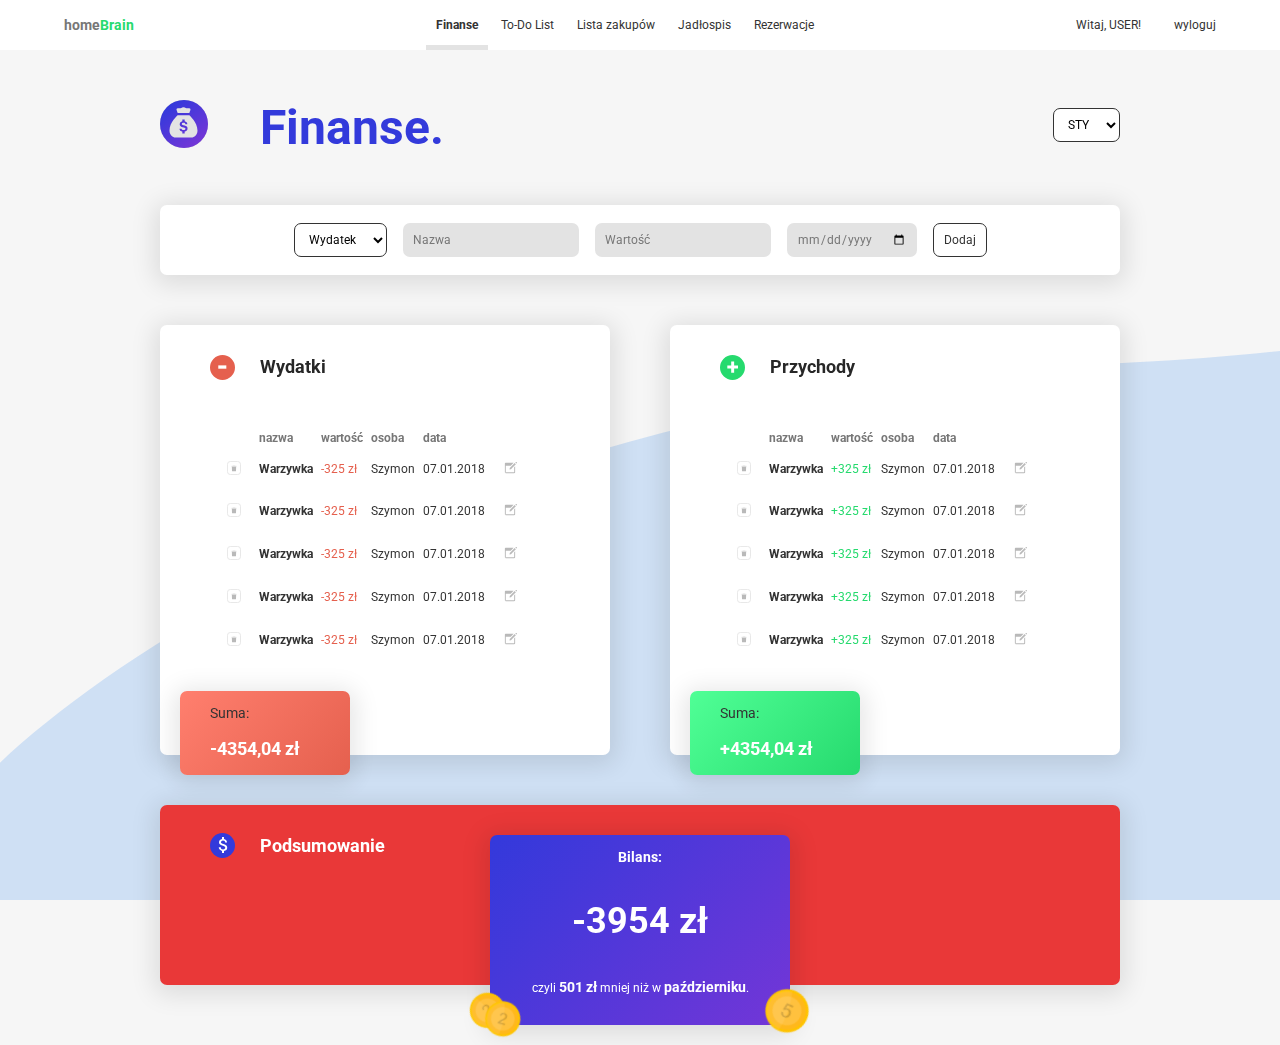
==== commit f78978ae: "Changed JS" ====
--- a/index.html
+++ b/index.html
@@ -14,7 +14,6 @@
   <link rel="stylesheet" href="css/finances.css">
   <link rel="stylesheet" href="css/media.css">
   <link rel="stylesheet" href="css/media-finances.css">
-  <link rel="stylesheet" href="css/modal.css">
 
   <!-- FAVICON -->
   <link rel="shortcut icon" href="img/favicon.png" />
@@ -40,30 +39,6 @@
             <li class="small-menu-li"><a href="#">Rezerwacje</a></li>
         </ul>
     </nav>
-    
-    <!-- Modal windows -->
-    <!-- <div class="modal" id="modal-expenses">
-        <span class="fas fa-times close" id="btn-expenses-close"></span>
-        <h3>Dodaj nowy wydatek</h3>
-        <span class="cancel"></span>
-        <p>Nazwa:</p><input maxlength="10" type="text" id="name">
-        <p>Wartość:</p><input maxlength="10" type="text" id="value">
-        <p>Osoba:</p><input maxlength="10" type="text" id="user">
-        <p>Data:</p><input maxlength="10" type="date" id="date">
-        <div id="btn-add-expenses-final" class="btn btn-add btn-add-final">Dodaj</div>
-    </div> -->
-
-    <!-- <div class="modal" id="modal-income">
-        <span class="fas fa-times close" id="btn-income-close"></span>
-        <h3>Dodaj nowy przychód</h3>
-        <span class="cancel"></span>
-        <p>Nazwa:</p><input maxlength="10" type="text" id="name">
-        <p>Wartość:</p><input maxlength="10" type="text" id="value">
-        <p>Osoba:</p><input maxlength="10" type="text" id="user">
-        <p>Data:</p><input maxlength="10" type="text" id="date">
-        <div id="btn-add-income-final" class="btn btn-add btn-add-final">Dodaj</div>
-    </div> -->
-
     
     <div class="top-bar">
         <div class="top-bar-wrapper">
--- a/css/main.css
+++ b/css/main.css
@@ -61,7 +61,7 @@
 .select-months {
   position: absolute;
   right: 0;
-  top: 0;
+  top: 8px;
 }
 
 .btn {
@@ -84,10 +84,14 @@
   outline: none;
 }
 
+.visible {
+  display: block !important;
+}
+
 /* Top Bar */
 .top-bar {
   width: 100%;
-  height: 50px;
+  height: auto;
   background-color: white;
   -webkit-touch-callout: none;
   -webkit-user-select: none;
@@ -149,14 +153,16 @@
 #ico-small-menu {
   position: fixed;
   right: 30px;
-  top: 60px;
+  top: 30px;
   color: #333;
   display: none;
-  padding: 15px;
+  padding: 14px;
   border-radius: 30px;
   background-color: white;
   z-index: 200;
   cursor: pointer;
+  -webkit-box-shadow: 0px 4px 25px 6px rgba(0, 0, 0, 0.1);
+  box-shadow: 0px 4px 25px 6px rgba(0, 0, 0, 0.1);
 }
 
 #ico-small-menu:hover {
@@ -165,7 +171,7 @@
 }
 
 #small-menu {
-  z-index: 300;
+  z-index: 500;
   position: fixed;
   width: 100%;
   height: 100%;
--- a/css/media-finances.css
+++ b/css/media-finances.css
@@ -27,10 +27,6 @@
   .box-balance {
     width: 80%;
   }
-
-  .btn-add {
-    right: 20px;
-  }
 }
 @media only screen and (max-width: 904px) {
   .boxes {
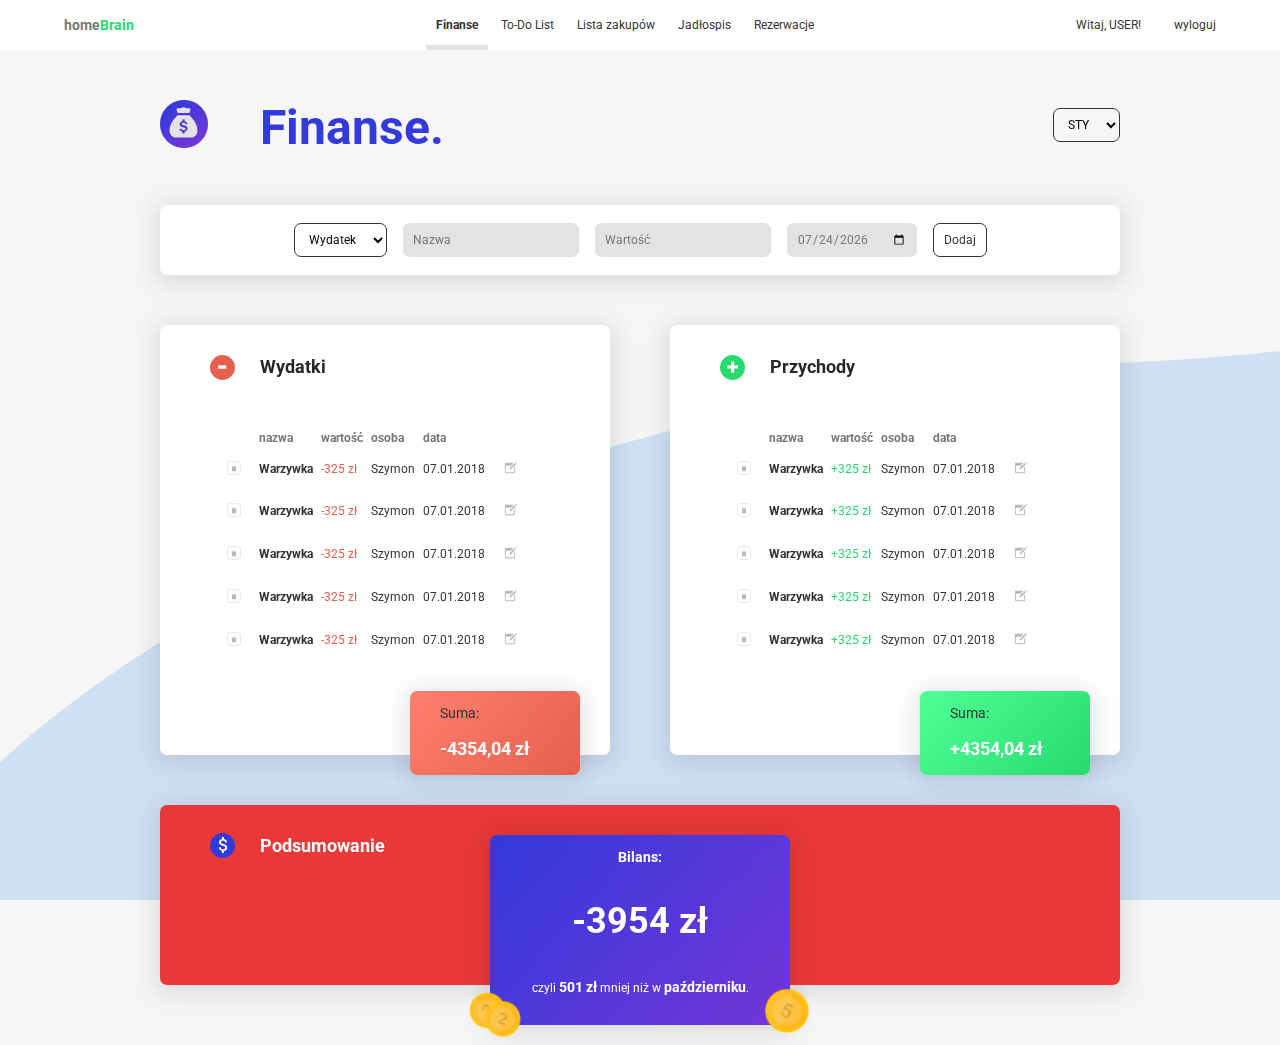
==== commit 22e8eeec: "Updated JS" ====
--- a/index.html
+++ b/index.html
@@ -90,8 +90,8 @@
                     <option value="expense">Wydatek</option>
                     <option value="income">Przychód</option>
                 </select>
-                <input maxlength="10" type="text" id="name" value="Nazwa">
-                <input maxlength="10" type="text" id="value" value="Wartość">
+                <input maxlength="10" type="text" id="name" placeholder="Nazwa">
+                <input maxlength="10" type="text" id="value" placeholder="Wartość">
                 <input maxlength="10" type="date" id="date">
                 <div class="btn btn-add">Dodaj</div>
             </section>
--- a/css/main.css
+++ b/css/main.css
@@ -62,6 +62,7 @@
   position: absolute;
   right: 0;
   top: 8px;
+  background-color: #F6F6F6;
 }
 
 .btn {
@@ -153,7 +154,7 @@
 #ico-small-menu {
   position: fixed;
   right: 30px;
-  top: 30px;
+  top: 55px;
   color: #333;
   display: none;
   padding: 14px;
@@ -173,15 +174,16 @@
 #small-menu {
   z-index: 500;
   position: fixed;
-  width: 100%;
-  height: 100%;
+  width: 100vw;
+  height: 100vh;
   background-color: #333;
   text-align: center;
   font-size: 2em;
   display: none;
 }
 #small-menu ul {
-  margin-top: 10%;
+  margin-top: 20%;
+  padding-left: 0px;
 }
 #small-menu li {
   display: block;
@@ -193,8 +195,8 @@
 
 .close {
   position: absolute;
-  right: 20px;
-  top: 20px;
+  right: 52px;
+  top: 68px;
   cursor: pointer;
 }
 
--- a/css/finances.css
+++ b/css/finances.css
@@ -123,7 +123,7 @@
   height: 84px;
   position: absolute;
   bottom: -20px;
-  left: 20px;
+  right: 30px;
   border-radius: 7px;
   padding-left: 30px;
   font-size: 14px;
--- a/css/media.css
+++ b/css/media.css
@@ -19,15 +19,15 @@
 }
 @media only screen and (max-width: 904px) {
   h2 {
-    padding-left: 30px;
+    margin-left: 25px;
   }
 
   .select-months {
-    right: 40px;
+    right: 25px;
   }
 
   .ico-content {
-    margin-left: 40px;
+    display: none;
   }
 
   .bg-wave {
--- a/css/media-finances.css
+++ b/css/media-finances.css
@@ -41,11 +41,14 @@
   .box-horizontal {
     max-width: 90%;
     margin: 0 auto;
-    height: 270px;
+  }
+
+  #box-summary {
+    height: 210px;
   }
 
   .box-balance {
-    top: 100px;
+    top: 70px;
   }
 }
 
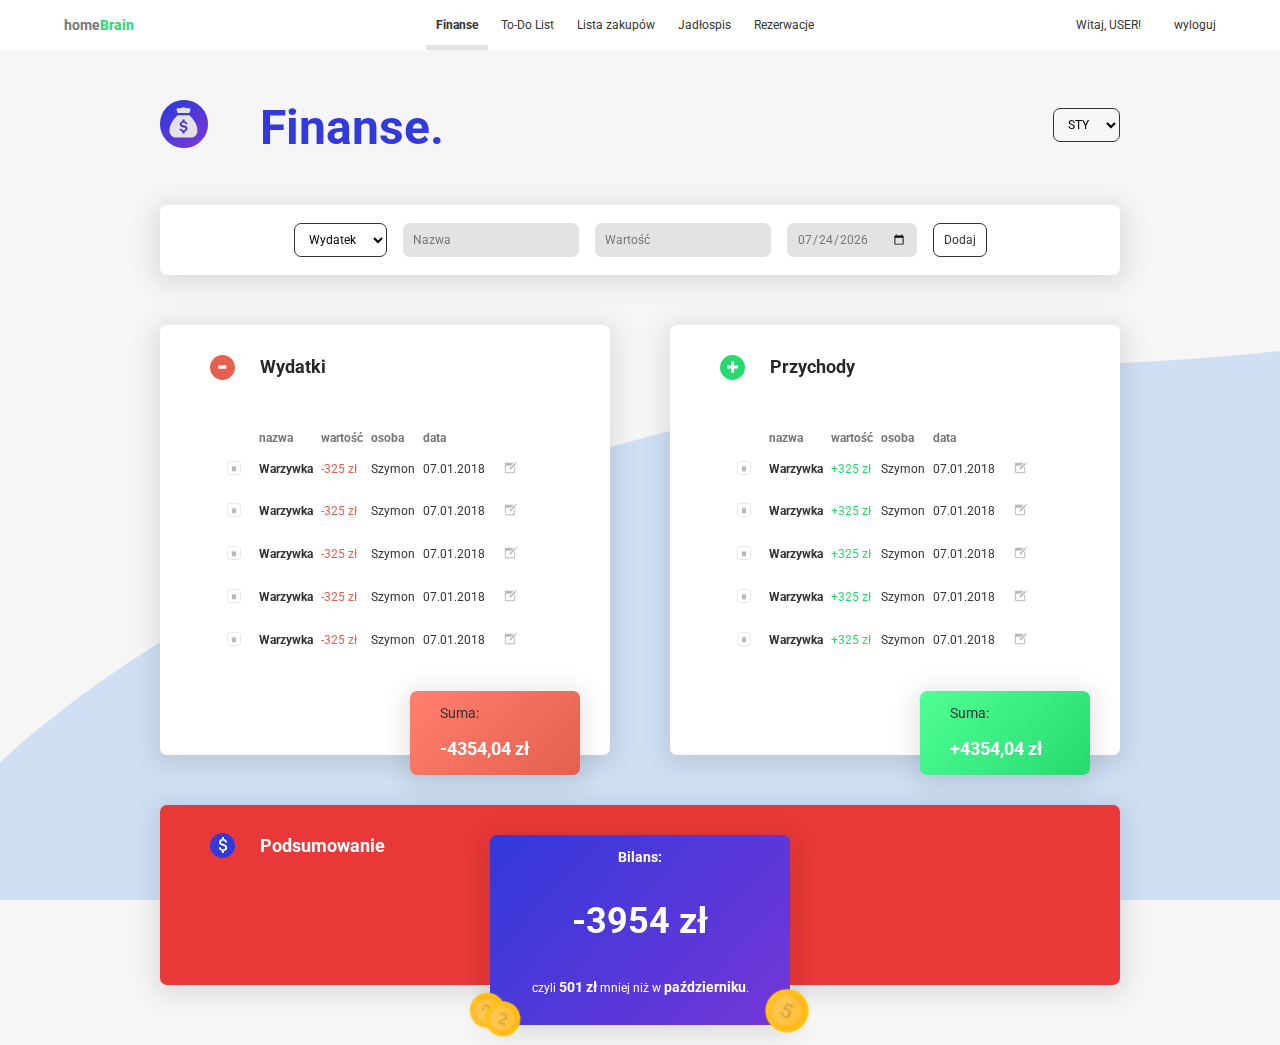
==== commit b1289549: "Added login page" ====
--- a/index.html
+++ b/index.html
@@ -66,9 +66,15 @@
 
     <div class="content">
         <div class="content-wrapper">
+
+
+
+
+            <!-- Od tego miejsca content zależny od podstrony-->
+
             <img src="img/icon-finances.svg" alt="finances icon" class="ico-content">
             <h2 id="title-main">Finanse.</h2>
-
+                        
             <select class="select-months">
                     <option value="sty">STY</option>
                     <option value="lut">LUT</option>
@@ -277,6 +283,11 @@
                     <img src="img/coins-right.svg" class="coins-right" alt="">
                 </div>
             </section>
+
+            <!-- Do tego miejsca content zależny od podstrony-->
+
+
+
         </div>
     </div>
 
